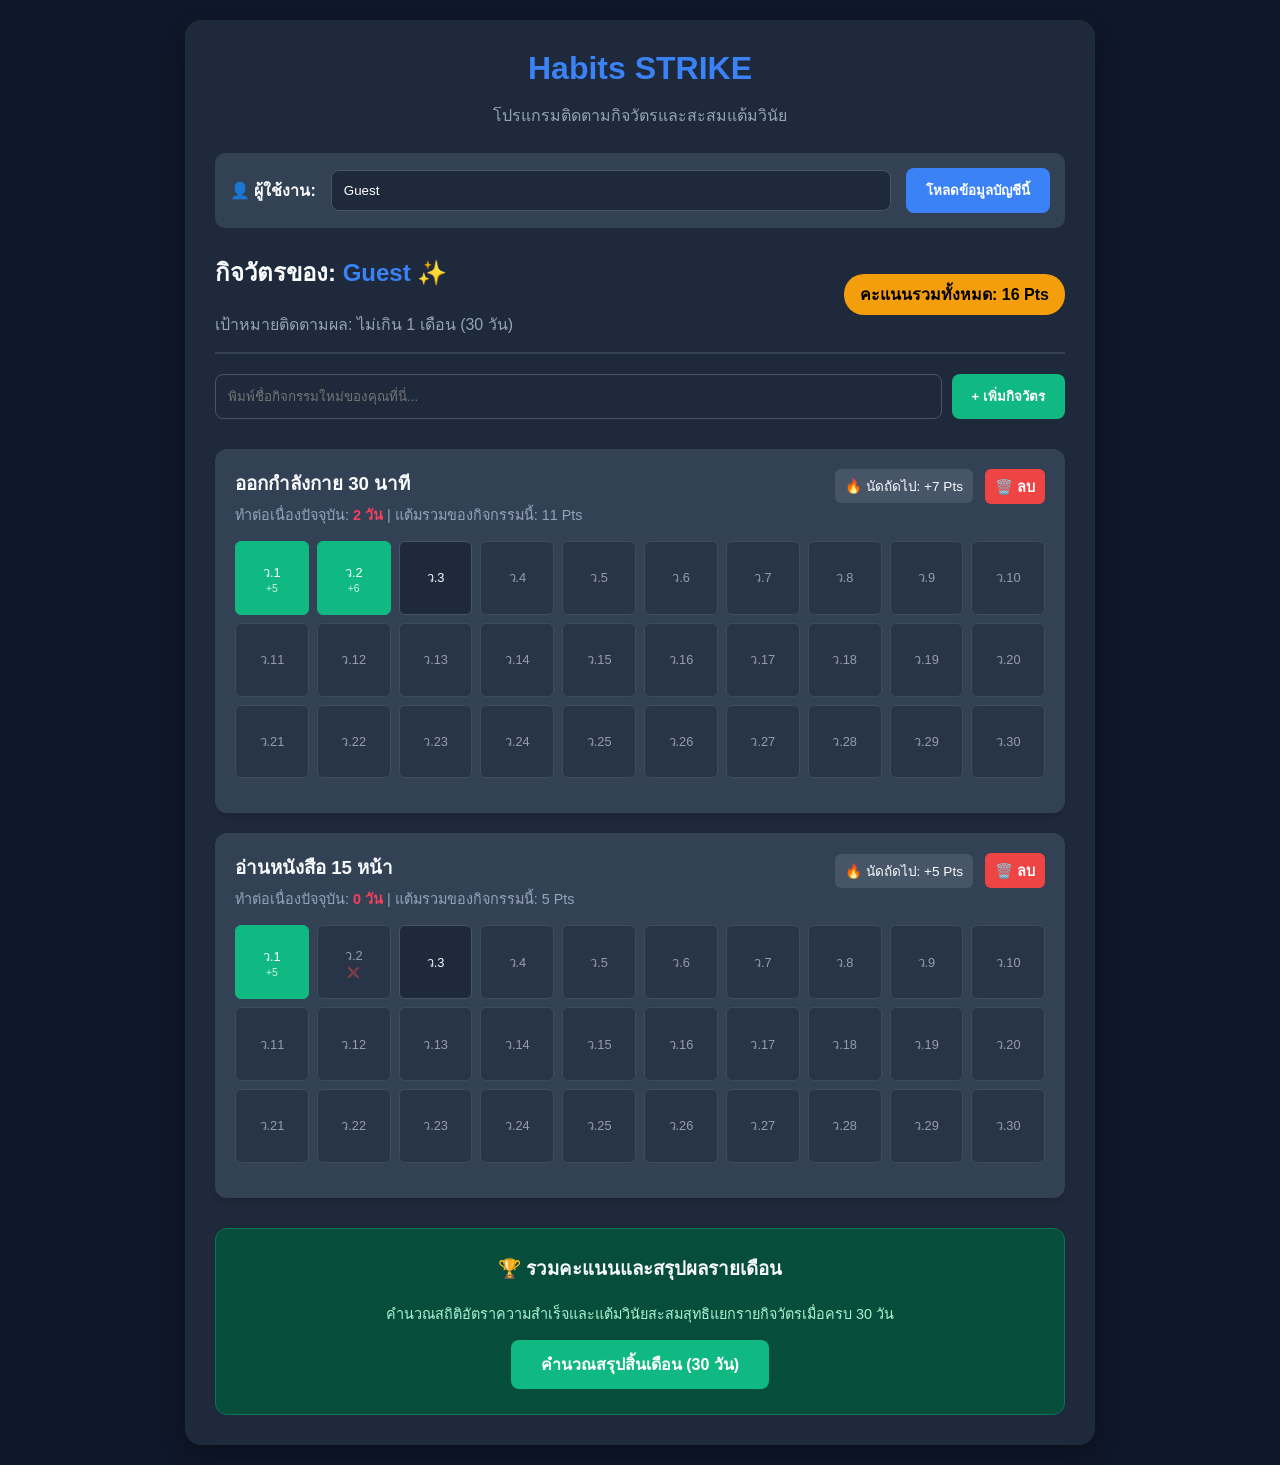
==== index.html @ 346444d1 "Add files via upload" ====
<!DOCTYPE html>
<html lang="th">
<head>
    <meta charset="UTF-8">
    <meta name="viewport" content="width=device-width, initial-scale=1.0">
    <title>Habits STRIKE - Track Your Routine</title>
    <style>
        :root {
            --bg-color: #0f172a;
            --card-bg: #1e293b;
            --primary: #3b82f6;
            --success: #10b981;
            --accent: #f59e0b;
            --text: #f8fafc;
            --text-muted: #94a3b8;
            --danger: #ef4444;
        }

        body {
            font-family: 'Segoe UI', Tahoma, Geneva, Verdana, sans-serif;
            background-color: var(--bg-color);
            color: var(--text);
            margin: 0;
            padding: 20px;
            display: flex;
            justify-content: center;
            align-items: center;
            min-height: 100vh;
        }

        .container {
            width: 100%;
            max-width: 850px;
            background: var(--card-bg);
            padding: 30px;
            border-radius: 16px;
            box-shadow: 0 10px 25px rgba(0,0,0,0.3);
        }

        h1, h2, h3, h4 {
            margin-top: 0;
        }

        .text-center { text-align: center; }

        /* User Profile Selector Section */
        .user-setup-section {
            display: flex;
            gap: 15px;
            align-items: center;
            background: #334155;
            padding: 15px;
            border-radius: 10px;
            margin-bottom: 25px;
        }

        .user-setup-section label {
            white-space: nowrap;
            font-weight: bold;
        }

        input[type="text"] {
            width: 100%;
            padding: 12px;
            border-radius: 8px;
            border: 1px solid #475569;
            background: #1e293b;
            color: white;
            box-sizing: border-box;
        }

        button {
            padding: 12px 20px;
            background: var(--primary);
            color: white;
            border: none;
            border-radius: 8px;
            font-weight: bold;
            cursor: pointer;
            transition: background 0.2s;
            white-space: nowrap;
        }

        button:hover {
            background: #2563eb;
        }

        .header-status {
            display: flex;
            justify-content: space-between;
            align-items: center;
            border-bottom: 2px solid #334155;
            padding-bottom: 15px;
            margin-bottom: 20px;
        }

        .total-points-badge {
            background: var(--accent);
            color: #000;
            padding: 8px 16px;
            border-radius: 20px;
            font-weight: bold;
        }

        .add-habit-form {
            display: flex;
            gap: 10px;
            margin-bottom: 30px;
        }

        .add-habit-form input {
            flex: 1;
        }

        /* Habit Item Card */
        .habit-card {
            background: #334155;
            border-radius: 12px;
            padding: 20px;
            margin-bottom: 20px;
            box-shadow: 0 4px 6px rgba(0,0,0,0.1);
        }

        .habit-header {
            display: flex;
            justify-content: space-between;
            align-items: flex-start;
            margin-bottom: 15px;
        }

        .habit-info h3 {
            margin: 0 0 5px 0;
            color: var(--text);
        }

        .streak-info {
            font-size: 0.9rem;
            color: var(--text-muted);
        }

        .streak-count {
            color: #f43f5e;
            font-weight: bold;
        }

        .habit-actions {
            display: flex;
            align-items: center;
            gap: 12px;
        }

        .point-multiplier {
            background: #475569;
            padding: 6px 10px;
            border-radius: 6px;
            font-size: 0.85rem;
            white-space: nowrap;
        }

        .delete-habit-btn {
            background: var(--danger);
            color: white;
            border: none;
            padding: 6px 10px;
            border-radius: 6px;
            cursor: pointer;
            font-size: 0.9rem;
            transition: background 0.2s;
        }

        .delete-habit-btn:hover {
            background: #dc2626;
        }

        /* 30 Days Grid */
        .days-grid {
            display: grid;
            grid-template-columns: repeat(10, 1fr);
            gap: 8px;
            margin-bottom: 15px;
        }

        @media (max-width: 600px) {
            .days-grid { grid-template-columns: repeat(5, 1fr); }
        }

        .day-box {
            aspect-ratio: 1;
            background: #1e293b;
            border: 1px solid #475569;
            border-radius: 6px;
            display: flex;
            flex-direction: column;
            justify-content: center;
            align-items: center;
            font-size: 0.8rem;
            cursor: pointer;
            transition: all 0.2s;
        }

        .day-box.completed {
            background: var(--success);
            border-color: var(--success);
            color: white;
        }

        .day-box.disabled {
            opacity: 0.5;
            cursor: not-allowed;
        }

        .day-box .pts {
            font-size: 0.65rem;
            opacity: 0.8;
        }

        /* Dashboard Summary Sections */
        .report-section {
            margin-top: 30px;
        }

        .summary-card {
            padding: 25px;
            border-radius: 12px;
            box-sizing: border-box;
        }

        .monthly-card {
            background: #064e3b;
            border: 1px solid #047857;
        }

        .report-list {
            margin-top: 20px;
            text-align: left;
            background: rgba(0,0,0,0.25);
            padding: 15px;
            border-radius: 8px;
            font-size: 0.95rem;
        }

        .report-item {
            display: flex;
            justify-content: space-between;
            padding: 8px 0;
            border-bottom: 1px solid rgba(255,255,255,0.05);
        }
        .report-item:last-child { border-bottom: none; }
    </style>
</head>
<body>

    <div class="container">
        <h1 class="text-center" style="color: var(--primary); margin-bottom: 5px;">Habits STRIKE</h1>
        <p class="text-center" style="color: var(--text-muted); margin-bottom: 25px;">โปรแกรมติดตามกิจวัตรและสะสมแต้มวินัย</p>

        <!-- ส่วนตั้งค่าระบุ Username -->
        <div class="user-setup-section">
            <label for="username">👤 ผู้ใช้งาน:</label>
            <input type="text" id="username" value="Guest" placeholder="พิมพ์ชื่อผู้ใช้งานของคุณ..." onchange="switchUser()">
            <button onclick="switchUser()">โหลดข้อมูลบัญชีนี้</button>
        </div>

        <!-- หน้าแสดงผลหลัก -->
        <div id="main-workspace">
            <div class="header-status">
                <div>
                    <h2>กิจวัตรของ: <span id="display-username" style="color: var(--primary);">Guest</span> ✨</h2>
                    <span style="color: var(--text-muted);">เป้าหมายติดตามผล: ไม่เกิน 1 เดือน (30 วัน)</span>
                </div>
                <div class="total-points-badge">
                    คะแนนรวมทั้งหมด: <span id="total-points">0</span> Pts
                </div>
            </div>

            <!-- ฟอร์มเพิ่ม Habit -->
            <div class="add-habit-form">
                <input type="text" id="habit-name-input" placeholder="พิมพ์ชื่อกิจกรรมใหม่ของคุณที่นี่...">
                <button onclick="addHabit()" style="background: var(--success);">+ เพิ่มกิจวัตร</button>
            </div>

            <!-- รายการ Habits จะแสดงตรงนี้ -->
            <div id="habits-container"></div>

            <!-- โซนระบบรวมคะแนนและรายงานผลรายเดือนเท่านั้น -->
            <div class="report-section">
                <div class="summary-card monthly-card text-center">
                    <h3>🏆 รวมคะแนนและสรุปผลรายเดือน</h3>
                    <p style="color: #a7f3d0; font-size:0.9rem; margin-bottom: 15px;">คำนวณสถิติอัตราความสำเร็จและแต้มวินัยสะสมสุทธิแยกรายกิจวัตรเมื่อครบ 30 วัน</p>
                    
                    <button onclick="calculateMonthlySummary()" style="background: var(--success); padding: 12px 30px; font-size: 1rem;">คำนวณสรุปสิ้นเดือน (30 วัน)</button>
                    <div id="monthly-result-container" class="report-list" style="display: none;"></div>
                </div>
            </div>

        </div>
    </div>

    <script>
        let currentUser = "guest";
        let habits = [];
        window.currentSystemDayIndex = 2; 

        window.onload = function() {
            switchUser();
        };

        function switchUser() {
            const usernameInput = document.getElementById('username').value.trim();
            if (usernameInput === "") {
                alert("กรุณากรอกชื่อผู้ใช้งาน");
                document.getElementById('username').value = "Guest";
                return;
            }
            currentUser = usernameInput.toLowerCase();
            document.getElementById('display-username').innerText = usernameInput;
            
            clearReportBoard();
            loadUserData();
            renderHabits();
        }

        function clearReportBoard() {
            document.getElementById('monthly-result-container').style.display = "none";
        }

        function saveUserData() {
            if (currentUser) {
                localStorage.setItem(`habits_strike_weekly_${currentUser}`, JSON.stringify(habits));
            }
        }

        function loadUserData() {
            const savedData = localStorage.getItem(`habits_strike_weekly_${currentUser}`);
            if (savedData) {
                habits = JSON.parse(savedData);
            } else {
                initSampleData();
            }
            updateTotalPoints();
        }

        function initSampleData() {
            habits = [
                {
                    id: 1,
                    name: "ออกกำลังกาย 30 นาที",
                    days: [true, true, null, null, null, null, null, null, null, null, null, null, null, null, null, null, null, null, null, null, null, null, null, null, null, null, null, null, null, null],
                    historyPoints: [5, 6, 0, 0, 0, 0, 0, 0, 0, 0, 0, 0, 0, 0, 0, 0, 0, 0, 0, 0, 0, 0, 0, 0, 0, 0, 0, 0, 0, 0],
                    currentStreak: 2, 
                    nextEarnPoint: 7
                },
                {
                    id: 2,
                    name: "อ่านหนังสือ 15 หน้า",
                    days: [true, false, null, null, null, null, null, null, null, null, null, null, null, null, null, null, null, null, null, null, null, null, null, null, null, null, null, null, null, null],
                    historyPoints: [5, 0, 0, 0, 0, 0, 0, 0, 0, 0, 0, 0, 0, 0, 0, 0, 0, 0, 0, 0, 0, 0, 0, 0, 0, 0, 0, 0, 0, 0],
                    currentStreak: 0,
                    nextEarnPoint: 5
                }
            ];
            saveUserData();
        }

        function addHabit() {
            const input = document.getElementById('habit-name-input');
            const name = input.value.trim();
            if(name === "") {
                alert("กรุณากรอกชื่อกิจวัตร");
                return;
            }

            const newHabit = {
                id: Date.now(),
                name: name,
                days: Array(30).fill(null),
                historyPoints: Array(30).fill(0),
                currentStreak: 0,
                nextEarnPoint: 5 
            };

            habits.push(newHabit);
            input.value = "";
            saveUserData();
            renderHabits();
            clearReportBoard();
        }

        function deleteHabit(habitId) {
            const habit = habits.find(h => h.id === habitId);
            if (!habit) return;

            if (confirm(`คุณแน่ใจหรือไม่ว่าต้องการลบกิจวัตร "${habit.name}" ออกจากระบบ?`)) {
                habits = habits.filter(h => h.id !== habitId);
                saveUserData();
                updateTotalPoints();
                renderHabits();
                clearReportBoard(); 
            }
        }

        function renderHabits() {
            const container = document.getElementById('habits-container');
            container.innerHTML = "";

            if(habits.length === 0) {
                container.innerHTML = `<p class="text-center" style="color:var(--text-muted); padding: 20px;">ยังไม่มีกิจวัตรในตอนนี้ เพิ่มกิจวัตรใหม่ได้ที่ด้านบนเลย!</p>`;
                return;
            }

            habits.forEach(habit => {
                const card = document.createElement('div');
                card.className = 'habit-card';
                const habitTotalPoints = habit.historyPoints.reduce((a, b) => a + b, 0);

                let headerHTML = `
                    <div class="habit-header">
                        <div class="habit-info">
                            <h3>${habit.name}</h3>
                            <div class="streak-info">ทำต่อเนื่องปัจจุบัน: <span class="streak-count">${habit.currentStreak} วัน</span> | แต้มรวมของกิจกรรมนี้: ${habitTotalPoints} Pts</div>
                        </div>
                        <div class="habit-actions">
                            <div class="point-multiplier">🔥 นัดถัดไป: +${habit.nextEarnPoint} Pts</div>
                            <button class="delete-habit-btn" onclick="deleteHabit(${habit.id})" title="ลบกิจวัตรนี้">🗑️ ลบ</button>
                        </div>
                    </div>
                `;

                let gridHTML = `<div class="days-grid">`;
                for (let i = 0; i < 30; i++) {
                    let dayStatus = habit.days[i];
                    let classList = "day-box";
                    let textInside = `ว.${i+1}`;
                    let clickAction = "";

                    if (dayStatus === true) {
                        classList += " completed";
                        textInside += `<div class="pts">+${habit.historyPoints[i]}</div>`;
                    } else if (dayStatus === false) {
                        classList += " disabled";
                        textInside += `<div class="pts" style="color:#ef4444;">❌</div>`;
                    }

                    if (i < window.currentSystemDayIndex && dayStatus === null) {
                        classList += " disabled"; 
                    } else if (i === window.currentSystemDayIndex && dayStatus === null) {
                        clickAction = `onclick="checkInHabit(${habit.id}, ${i})"`;
                    } else if (i > window.currentSystemDayIndex) {
                        classList += " disabled"; 
                    }

                    gridHTML += `<div class="${classList}" ${clickAction}>${textInside}</div>`;
                }
                gridHTML += `</div>`;

                card.innerHTML = headerHTML + gridHTML;
                container.appendChild(card);
            });
        }

        function checkInHabit(habitId, dayIndex) {
            const habit = habits.find(h => h.id === habitId);
            if (!habit) return;

            if (dayIndex > 0 && (habit.days[dayIndex - 1] === false || habit.days[dayIndex - 1] === null)) {
                habit.nextEarnPoint = 5;
                habit.currentStreak = 0;
            }

            habit.days[dayIndex] = true;
            habit.historyPoints[dayIndex] = habit.nextEarnPoint;
            habit.currentStreak += 1;

            let nextPoint = habit.nextEarnPoint + 1;
            if (nextPoint > 8) nextPoint = 8;
            habit.nextEarnPoint = nextPoint;

            saveUserData();
            updateTotalPoints();
            renderHabits();
        }

        function updateTotalPoints() {
            let grandTotal = 0;
            habits.forEach(habit => {
                grandTotal += habit.historyPoints.reduce((a, b) => a + b, 0);
            });
            document.getElementById('total-points').innerText = grandTotal;
            return grandTotal;
        }

        // ==========================================
        // ระบบ: คำนวณและสรุปผลคะแนนแยกรายเดือน (30 วัน)
        // ==========================================
        function calculateMonthlySummary() {
            const container = document.getElementById('monthly-result-container');
            container.style.display = "block";

            let htmlContent = `<div style="font-weight:bold; border-bottom: 1px solid var(--success); padding-bottom:5px; margin-bottom:12px; color:var(--accent); font-size:1.1rem;">📊 สรุปสถิติภาพรวมรายเดือน (30 วัน)</div>`;
            let grandTotalPoints = 0;

            if(habits.length === 0) {
                container.innerHTML = "ไม่มีข้อมูลกิจวัตรที่จะคำนวณ";
                return;
            }

            habits.forEach(habit => {
                let habitMonthlyPoints = habit.historyPoints.reduce((a, b) => a + b, 0);
                let habitMonthlySuccessCount = habit.days.filter(d => d === true).length;
                grandTotalPoints += habitMonthlyPoints;

                htmlContent += `
                    <div class="report-item">
                        <span>🔥 <b>${habit.name}</b></span>
                        <span>ทำสำเร็จ <b>${habitMonthlySuccessCount}/30</b> วัน | แต้มสะสมสุทธิ: <b>+${habitMonthlyPoints}</b> Pts</span>
                    </div>
                `;
            });

            htmlContent += `
                <div style="margin-top: 15px; font-weight: bold; text-align: right; color:#6ee7b7; font-size:1.05rem;">
                    แต้มรวมสุทธิทุกกิจกรรมประจำเดือนนี้: <span style="color:black; background:var(--accent); padding:4px 10px; border-radius:4px; margin-left:5px;">${grandTotalPoints} Points</span>
                </div>
            `;
            container.innerHTML = htmlContent;
        }
    </script>
</body>
</html>
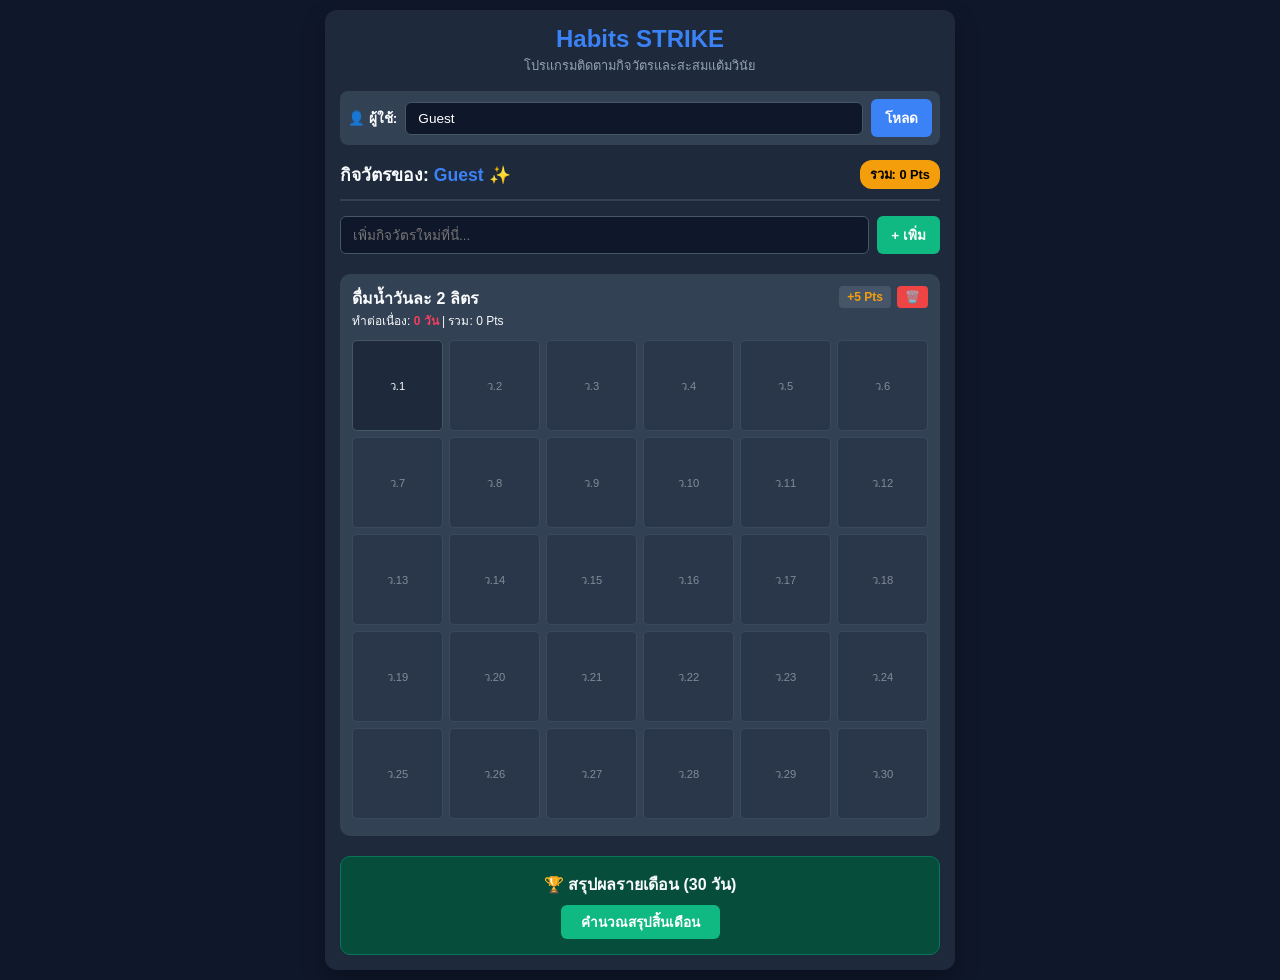
==== commit 93acbd00: "Add files via upload" ====
--- a/index.html
+++ b/index.html
@@ -3,17 +3,22 @@
 <head>
     <meta charset="UTF-8">
     <meta name="viewport" content="width=device-width, initial-scale=1.0">
-    <title>Habits STRIKE - Track Your Routine</title>
+    <title>Habits STRIKE - Mobile Compact</title>
     <style>
+        /* ==========================================================================
+           CSS: COMPACT MOBILE-FIRST STYLES
+           ========================================================================== */
         :root {
-            --bg-color: #0f172a;
-            --card-bg: #1e293b;
-            --primary: #3b82f6;
-            --success: #10b981;
-            --accent: #f59e0b;
-            --text: #f8fafc;
-            --text-muted: #94a3b8;
-            --danger: #ef4444;
+            --bg-color: #0f172a;        
+            --card-bg: #1e293b;         
+            --card-sub-bg: #334155;     
+            --primary: #3b82f6;         
+            --success: #10b981;         
+            --success-dark: #064e3b;    
+            --accent: #f59e0b;          
+            --danger: #ef4444;          
+            --text: #f8fafc;            
+            --text-muted: #94a3b8;      
         }
 
         body {
@@ -21,7 +26,7 @@
             background-color: var(--bg-color);
             color: var(--text);
             margin: 0;
-            padding: 20px;
+            padding: 10px; 
             display: flex;
             justify-content: center;
             align-items: center;
@@ -30,28 +35,29 @@
 
         .container {
             width: 100%;
-            max-width: 850px;
+            max-width: 600px; 
             background: var(--card-bg);
-            padding: 30px;
-            border-radius: 16px;
-            box-shadow: 0 10px 25px rgba(0,0,0,0.3);
-        }
-
-        h1, h2, h3, h4 {
-            margin-top: 0;
-        }
+            padding: 15px; 
+            border-radius: 12px;
+            box-shadow: 0 10px 25px rgba(0, 0, 0, 0.3);
+        }
+
+        h1 { font-size: 1.5rem; margin: 0 0 2px 0; }
+        h2 { font-size: 1.1rem; margin: 0; }
+        h3 { font-size: 1rem; margin: 0; }
+        p { font-size: 0.8rem; margin: 0 0 15px 0; }
 
         .text-center { text-align: center; }
 
-        /* User Profile Selector Section */
         .user-setup-section {
             display: flex;
-            gap: 15px;
+            gap: 8px;
             align-items: center;
-            background: #334155;
-            padding: 15px;
-            border-radius: 10px;
-            margin-bottom: 25px;
+            background: var(--card-sub-bg);
+            padding: 8px;
+            border-radius: 8px;
+            margin-bottom: 15px;
+            font-size: 0.85rem;
         }
 
         .user-setup-section label {
@@ -61,277 +67,285 @@
 
         input[type="text"] {
             width: 100%;
-            padding: 12px;
-            border-radius: 8px;
+            padding: 8px 12px; 
+            border-radius: 6px;
             border: 1px solid #475569;
-            background: #1e293b;
+            background: var(--bg-color);
             color: white;
             box-sizing: border-box;
+            font-size: 0.85rem; 
+        }
+
+        input[type="text"]:focus {
+            outline: 2px solid var(--primary);
         }
 
         button {
-            padding: 12px 20px;
+            padding: 8px 14px; 
             background: var(--primary);
             color: white;
             border: none;
-            border-radius: 8px;
+            border-radius: 6px;
             font-weight: bold;
+            font-size: 0.85rem; 
             cursor: pointer;
-            transition: background 0.2s;
+            transition: background 0.2s, transform 0.1s;
             white-space: nowrap;
         }
 
-        button:hover {
-            background: #2563eb;
-        }
+        button:hover { background: #2563eb; }
+        button:active { transform: scale(0.98); }
 
         .header-status {
             display: flex;
             justify-content: space-between;
             align-items: center;
-            border-bottom: 2px solid #334155;
-            padding-bottom: 15px;
-            margin-bottom: 20px;
+            border-bottom: 2px solid var(--card-sub-bg);
+            padding-bottom: 10px;
+            margin-bottom: 15px;
+            gap: 10px;
         }
 
         .total-points-badge {
             background: var(--accent);
             color: #000;
-            padding: 8px 16px;
-            border-radius: 20px;
+            padding: 4px 10px; 
+            border-radius: 12px;
             font-weight: bold;
+            font-size: 0.8rem;
+            white-space: nowrap;
         }
 
         .add-habit-form {
             display: flex;
-            gap: 10px;
-            margin-bottom: 30px;
+            gap: 8px;
+            margin-bottom: 20px;
         }
 
         .add-habit-form input {
             flex: 1;
         }
 
-        /* Habit Item Card */
         .habit-card {
-            background: #334155;
-            border-radius: 12px;
-            padding: 20px;
-            margin-bottom: 20px;
-            box-shadow: 0 4px 6px rgba(0,0,0,0.1);
+            background: var(--card-sub-bg);
+            border-radius: 10px;
+            padding: 12px; 
+            margin-bottom: 15px;
         }
 
         .habit-header {
             display: flex;
             justify-content: space-between;
             align-items: flex-start;
-            margin-bottom: 15px;
-        }
-
-        .habit-info h3 {
-            margin: 0 0 5px 0;
-            color: var(--text);
+            margin-bottom: 10px;
         }
 
         .streak-info {
-            font-size: 0.9rem;
-            color: var(--text-muted);
+            font-size: 0.75rem; 
         }
 
         .streak-count {
-            color: #f43f5e;
+            color: #f43f5e; 
             font-weight: bold;
         }
 
         .habit-actions {
             display: flex;
             align-items: center;
-            gap: 12px;
+            gap: 6px;
         }
 
         .point-multiplier {
             background: #475569;
-            padding: 6px 10px;
-            border-radius: 6px;
-            font-size: 0.85rem;
-            white-space: nowrap;
+            padding: 4px 8px;
+            border-radius: 4px;
+            font-size: 0.75rem;
+            color: var(--accent);
+            font-weight: bold;
         }
 
         .delete-habit-btn {
             background: var(--danger);
             color: white;
             border: none;
-            padding: 6px 10px;
-            border-radius: 6px;
+            padding: 4px 8px; 
+            border-radius: 4px;
+            font-size: 0.75rem;
             cursor: pointer;
-            font-size: 0.9rem;
-            transition: background 0.2s;
-        }
-
-        .delete-habit-btn:hover {
-            background: #dc2626;
-        }
-
-        /* 30 Days Grid */
+        }
+
+        .delete-habit-btn:hover { background: #dc2626; }
+
         .days-grid {
             display: grid;
-            grid-template-columns: repeat(10, 1fr);
-            gap: 8px;
-            margin-bottom: 15px;
-        }
-
-        @media (max-width: 600px) {
-            .days-grid { grid-template-columns: repeat(5, 1fr); }
+            grid-template-columns: repeat(6, 1fr); 
+            gap: 6px;
+            margin-bottom: 5px;
         }
 
         .day-box {
             aspect-ratio: 1;
-            background: #1e293b;
+            background: var(--card-bg);
             border: 1px solid #475569;
-            border-radius: 6px;
+            border-radius: 5px;
             display: flex;
             flex-direction: column;
             justify-content: center;
             align-items: center;
-            font-size: 0.8rem;
+            font-size: 0.7rem; 
             cursor: pointer;
-            transition: all 0.2s;
+            transition: all 0.2s ease;
+            user-select: none;
+        }
+
+        .day-box:hover:not(.disabled):not(.completed) {
+            border-color: var(--primary);
+            background: rgba(59, 130, 246, 0.1);
         }
 
         .day-box.completed {
             background: var(--success);
             border-color: var(--success);
             color: white;
+            cursor: default;
         }
 
         .day-box.disabled {
-            opacity: 0.5;
+            opacity: 0.4;
             cursor: not-allowed;
         }
 
         .day-box .pts {
-            font-size: 0.65rem;
-            opacity: 0.8;
-        }
-
-        /* Dashboard Summary Sections */
+            font-size: 0.55rem; 
+            margin-top: 2px;
+            font-weight: bold;
+        }
+
         .report-section {
-            margin-top: 30px;
+            margin-top: 20px;
         }
 
         .summary-card {
-            padding: 25px;
-            border-radius: 12px;
-            box-sizing: border-box;
+            padding: 15px;
+            border-radius: 10px;
         }
 
         .monthly-card {
-            background: #064e3b;
+            background: var(--success-dark);
             border: 1px solid #047857;
         }
 
         .report-list {
-            margin-top: 20px;
+            margin-top: 12px;
             text-align: left;
-            background: rgba(0,0,0,0.25);
-            padding: 15px;
-            border-radius: 8px;
-            font-size: 0.95rem;
+            background: rgba(0, 0, 0, 0.25);
+            padding: 10px;
+            border-radius: 6px;
+            font-size: 0.8rem; 
         }
 
         .report-item {
             display: flex;
             justify-content: space-between;
             padding: 8px 0;
-            border-bottom: 1px solid rgba(255,255,255,0.05);
-        }
+            border-bottom: 1px solid rgba(255, 255, 255, 0.05);
+        }
+
         .report-item:last-child { border-bottom: none; }
+
+        /* RESPONSIVE MEDIA QUERIES */
+        @media (max-width: 480px) {
+            .days-grid { 
+                grid-template-columns: repeat(5, 1fr); 
+                gap: 4px;
+            }
+            .user-setup-section, .add-habit-form, .header-status, .habit-header {
+                flex-direction: column;
+                align-items: stretch;
+                gap: 6px;
+            }
+            .habit-actions {
+                width: 100%;
+                justify-content: space-between;
+            }
+        }
     </style>
 </head>
 <body>
 
     <div class="container">
-        <h1 class="text-center" style="color: var(--primary); margin-bottom: 5px;">Habits STRIKE</h1>
-        <p class="text-center" style="color: var(--text-muted); margin-bottom: 25px;">โปรแกรมติดตามกิจวัตรและสะสมแต้มวินัย</p>
-
-        <!-- ส่วนตั้งค่าระบุ Username -->
+        <h1 class="text-center" style="color: var(--primary);">Habits STRIKE</h1>
+        <p class="text-center" style="color: var(--text-muted);">โปรแกรมติดตามกิจวัตรและสะสมแต้มวินัย</p>
+
         <div class="user-setup-section">
-            <label for="username">👤 ผู้ใช้งาน:</label>
-            <input type="text" id="username" value="Guest" placeholder="พิมพ์ชื่อผู้ใช้งานของคุณ..." onchange="switchUser()">
-            <button onclick="switchUser()">โหลดข้อมูลบัญชีนี้</button>
+            <label for="username">👤 ผู้ใช้:</label>
+            <input type="text" id="username" value="Guest" placeholder="พิมพ์ชื่อของคุณ...">
+            <button onclick="triggerSwitchUser()">โหลด</button>
         </div>
 
-        <!-- หน้าแสดงผลหลัก -->
         <div id="main-workspace">
             <div class="header-status">
                 <div>
                     <h2>กิจวัตรของ: <span id="display-username" style="color: var(--primary);">Guest</span> ✨</h2>
-                    <span style="color: var(--text-muted);">เป้าหมายติดตามผล: ไม่เกิน 1 เดือน (30 วัน)</span>
                 </div>
                 <div class="total-points-badge">
-                    คะแนนรวมทั้งหมด: <span id="total-points">0</span> Pts
+                    รวม: <span id="total-points">0</span> Pts
                 </div>
             </div>
 
-            <!-- ฟอร์มเพิ่ม Habit -->
             <div class="add-habit-form">
-                <input type="text" id="habit-name-input" placeholder="พิมพ์ชื่อกิจกรรมใหม่ของคุณที่นี่...">
-                <button onclick="addHabit()" style="background: var(--success);">+ เพิ่มกิจวัตร</button>
+                <input type="text" id="habit-name-input" placeholder="เพิ่มกิจวัตรใหม่ที่นี่...">
+                <button onclick="triggerAddHabit()" style="background: var(--success);">+ เพิ่ม</button>
             </div>
 
-            <!-- รายการ Habits จะแสดงตรงนี้ -->
             <div id="habits-container"></div>
 
-            <!-- โซนระบบรวมคะแนนและรายงานผลรายเดือนเท่านั้น -->
             <div class="report-section">
                 <div class="summary-card monthly-card text-center">
-                    <h3>🏆 รวมคะแนนและสรุปผลรายเดือน</h3>
-                    <p style="color: #a7f3d0; font-size:0.9rem; margin-bottom: 15px;">คำนวณสถิติอัตราความสำเร็จและแต้มวินัยสะสมสุทธิแยกรายกิจวัตรเมื่อครบ 30 วัน</p>
-                    
-                    <button onclick="calculateMonthlySummary()" style="background: var(--success); padding: 12px 30px; font-size: 1rem;">คำนวณสรุปสิ้นเดือน (30 วัน)</button>
+                    <h3>🏆 สรุปผลรายเดือน (30 วัน)</h3>
+                    <button onclick="triggerMonthlySummary()" style="background: var(--success); margin-top: 8px; padding: 6px 20px;">คำนวณสรุปสิ้นเดือน</button>
                     <div id="monthly-result-container" class="report-list" style="display: none;"></div>
                 </div>
             </div>
-
         </div>
     </div>
 
     <script>
         let currentUser = "guest";
         let habits = [];
-        window.currentSystemDayIndex = 2; 
+        
+        // บังคับระบบเริ่มต้นระบบที่ "วันที่ 1" (index 0) ตามคำขอ
+        window.currentSystemDayIndex = 0; 
 
         window.onload = function() {
-            switchUser();
+            initApp();
         };
 
-        function switchUser() {
+        function initApp() {
             const usernameInput = document.getElementById('username').value.trim();
-            if (usernameInput === "") {
-                alert("กรุณากรอกชื่อผู้ใช้งาน");
-                document.getElementById('username').value = "Guest";
-                return;
-            }
-            currentUser = usernameInput.toLowerCase();
-            document.getElementById('display-username').innerText = usernameInput;
-            
+            currentUser = usernameInput !== "" ? usernameInput.toLowerCase() : "guest";
+            document.getElementById('display-username').innerText = usernameInput !== "" ? usernameInput : "Guest";
             clearReportBoard();
             loadUserData();
             renderHabits();
         }
 
+        function triggerSwitchUser() {
+            initApp();
+        }
+
         function clearReportBoard() {
             document.getElementById('monthly-result-container').style.display = "none";
         }
 
         function saveUserData() {
             if (currentUser) {
-                localStorage.setItem(`habits_strike_weekly_${currentUser}`, JSON.stringify(habits));
+                localStorage.setItem(`habits_strike_compact_${currentUser}`, JSON.stringify(habits));
             }
         }
 
         function loadUserData() {
-            const savedData = localStorage.getItem(`habits_strike_weekly_${currentUser}`);
+            const savedData = localStorage.getItem(`habits_strike_compact_${currentUser}`);
             if (savedData) {
                 habits = JSON.parse(savedData);
             } else {
@@ -341,34 +355,24 @@
         }
 
         function initSampleData() {
+            // สร้าง Data เริ่มต้นแบบคลีนๆ ที่ยังไม่ได้กดเช็กอินสักวัน
             habits = [
                 {
                     id: 1,
-                    name: "ออกกำลังกาย 30 นาที",
-                    days: [true, true, null, null, null, null, null, null, null, null, null, null, null, null, null, null, null, null, null, null, null, null, null, null, null, null, null, null, null, null],
-                    historyPoints: [5, 6, 0, 0, 0, 0, 0, 0, 0, 0, 0, 0, 0, 0, 0, 0, 0, 0, 0, 0, 0, 0, 0, 0, 0, 0, 0, 0, 0, 0],
-                    currentStreak: 2, 
-                    nextEarnPoint: 7
-                },
-                {
-                    id: 2,
-                    name: "อ่านหนังสือ 15 หน้า",
-                    days: [true, false, null, null, null, null, null, null, null, null, null, null, null, null, null, null, null, null, null, null, null, null, null, null, null, null, null, null, null, null],
-                    historyPoints: [5, 0, 0, 0, 0, 0, 0, 0, 0, 0, 0, 0, 0, 0, 0, 0, 0, 0, 0, 0, 0, 0, 0, 0, 0, 0, 0, 0, 0, 0],
-                    currentStreak: 0,
+                    name: "ดื่มน้ำวันละ 2 ลิตร",
+                    days: Array(30).fill(null),
+                    historyPoints: Array(30).fill(0),
+                    currentStreak: 0, 
                     nextEarnPoint: 5
                 }
             ];
             saveUserData();
         }
 
-        function addHabit() {
+        function triggerAddHabit() {
             const input = document.getElementById('habit-name-input');
             const name = input.value.trim();
-            if(name === "") {
-                alert("กรุณากรอกชื่อกิจวัตร");
-                return;
-            }
+            if(name === "") return;
 
             const newHabit = {
                 id: Date.now(),
@@ -382,15 +386,13 @@
             habits.push(newHabit);
             input.value = "";
             saveUserData();
+            updateTotalPoints();
             renderHabits();
             clearReportBoard();
         }
 
-        function deleteHabit(habitId) {
-            const habit = habits.find(h => h.id === habitId);
-            if (!habit) return;
-
-            if (confirm(`คุณแน่ใจหรือไม่ว่าต้องการลบกิจวัตร "${habit.name}" ออกจากระบบ?`)) {
+        function triggerDeleteHabit(habitId) {
+            if (confirm(`คุณแน่ใจหรือไม่ว่าต้องการลบกิจวัตรนี้?`)) {
                 habits = habits.filter(h => h.id !== habitId);
                 saveUserData();
                 updateTotalPoints();
@@ -404,7 +406,7 @@
             container.innerHTML = "";
 
             if(habits.length === 0) {
-                container.innerHTML = `<p class="text-center" style="color:var(--text-muted); padding: 20px;">ยังไม่มีกิจวัตรในตอนนี้ เพิ่มกิจวัตรใหม่ได้ที่ด้านบนเลย!</p>`;
+                container.innerHTML = `<p class="text-center" style="color:var(--text-muted); padding: 10px; font-size:0.8rem;">ยังไม่มีกิจวัตรในตอนนี้</p>`;
                 return;
             }
 
@@ -415,13 +417,13 @@
 
                 let headerHTML = `
                     <div class="habit-header">
-                        <div class="habit-info">
+                        <div>
                             <h3>${habit.name}</h3>
-                            <div class="streak-info">ทำต่อเนื่องปัจจุบัน: <span class="streak-count">${habit.currentStreak} วัน</span> | แต้มรวมของกิจกรรมนี้: ${habitTotalPoints} Pts</div>
+                            <div class="streak-info">ทำต่อเนื่อง: <span class="streak-count">${habit.currentStreak} วัน</span> | รวม: ${habitTotalPoints} Pts</div>
                         </div>
                         <div class="habit-actions">
-                            <div class="point-multiplier">🔥 นัดถัดไป: +${habit.nextEarnPoint} Pts</div>
-                            <button class="delete-habit-btn" onclick="deleteHabit(${habit.id})" title="ลบกิจวัตรนี้">🗑️ ลบ</button>
+                            <div class="point-multiplier">+${habit.nextEarnPoint} Pts</div>
+                            <button class="delete-habit-btn" onclick="triggerDeleteHabit(${habit.id})">🗑️</button>
                         </div>
                     </div>
                 `;
@@ -438,13 +440,14 @@
                         textInside += `<div class="pts">+${habit.historyPoints[i]}</div>`;
                     } else if (dayStatus === false) {
                         classList += " disabled";
-                        textInside += `<div class="pts" style="color:#ef4444;">❌</div>`;
+                        textInside += `<div class="pts" style="color:var(--danger);">❌</div>`;
                     }
 
+                    // เงื่อนไขล็อกตามวันปัจจุบัน (เนื่องจากเริ่มต้นวันที่ 1 หรือ Index 0 ช่องอื่นๆ จึงจะถูกล็อกอัตโนมัติ)
                     if (i < window.currentSystemDayIndex && dayStatus === null) {
                         classList += " disabled"; 
                     } else if (i === window.currentSystemDayIndex && dayStatus === null) {
-                        clickAction = `onclick="checkInHabit(${habit.id}, ${i})"`;
+                        clickAction = `onclick="triggerCheckIn(${habit.id}, ${i})"`;
                     } else if (i > window.currentSystemDayIndex) {
                         classList += " disabled"; 
                     }
@@ -458,7 +461,7 @@
             });
         }
 
-        function checkInHabit(habitId, dayIndex) {
+        function triggerCheckIn(habitId, dayIndex) {
             const habit = habits.find(h => h.id === habitId);
             if (!habit) return;
 
@@ -483,43 +486,40 @@
         function updateTotalPoints() {
             let grandTotal = 0;
             habits.forEach(habit => {
-                grandTotal += habit.historyPoints.reduce((a, b) => a + b, 0);
+                grandTotal += habit.historyPoints.reduce((sum, current) => sum + current, 0);
             });
             document.getElementById('total-points').innerText = grandTotal;
             return grandTotal;
         }
 
-        // ==========================================
-        // ระบบ: คำนวณและสรุปผลคะแนนแยกรายเดือน (30 วัน)
-        // ==========================================
-        function calculateMonthlySummary() {
+        function triggerMonthlySummary() {
             const container = document.getElementById('monthly-result-container');
             container.style.display = "block";
 
-            let htmlContent = `<div style="font-weight:bold; border-bottom: 1px solid var(--success); padding-bottom:5px; margin-bottom:12px; color:var(--accent); font-size:1.1rem;">📊 สรุปสถิติภาพรวมรายเดือน (30 วัน)</div>`;
-            let grandTotalPoints = 0;
+            let htmlContent = `<div style="font-weight:bold; border-bottom: 1px solid var(--success); padding-bottom:4px; margin-bottom:8px; color:var(--accent);">📊 สรุปผลรายเดือน (30 วัน)</div>`;
+            let grandTotalPoints = updateTotalPoints();
 
             if(habits.length === 0) {
-                container.innerHTML = "ไม่มีข้อมูลกิจวัตรที่จะคำนวณ";
+                container.innerHTML = "ไม่มีข้อมูลกิจวัตร";
                 return;
             }
 
             habits.forEach(habit => {
-                let habitMonthlyPoints = habit.historyPoints.reduce((a, b) => a + b, 0);
+                let habitMonthlyPoints = habit.historyPoints.reduce((sum, score) => sum + score, 0);
                 let habitMonthlySuccessCount = habit.days.filter(d => d === true).length;
-                grandTotalPoints += habitMonthlyPoints;
 
                 htmlContent += `
                     <div class="report-item">
-                        <span>🔥 <b>${habit.name}</b></span>
-                        <span>ทำสำเร็จ <b>${habitMonthlySuccessCount}/30</b> วัน | แต้มสะสมสุทธิ: <b>+${habitMonthlyPoints}</b> Pts</span>
+                        <span><b>${habit.name}</b></span>
+                        <span>สำเร็จ <b>${habitMonthlySuccessCount}/30</b> วัน | <b>+${habitMonthlyPoints}</b> Pts</span>
                     </div>
                 `;
             });
 
+            const currentDisplayUser = document.getElementById('username').value.trim() || "Guest";
             htmlContent += `
-                <div style="margin-top: 15px; font-weight: bold; text-align: right; color:#6ee7b7; font-size:1.05rem;">
-                    แต้มรวมสุทธิทุกกิจกรรมประจำเดือนนี้: <span style="color:black; background:var(--accent); padding:4px 10px; border-radius:4px; margin-left:5px;">${grandTotalPoints} Points</span>
+                <div style="margin-top: 10px; font-weight: bold; text-align: right; color:#6ee7b7; font-size:0.85rem;">
+                    แต้มสุทธิของ ${currentDisplayUser}: <span style="color:black; background:var(--accent); padding:2px 6px; border-radius:4px;">${grandTotalPoints} Points</span>
                 </div>
             `;
             container.innerHTML = htmlContent;
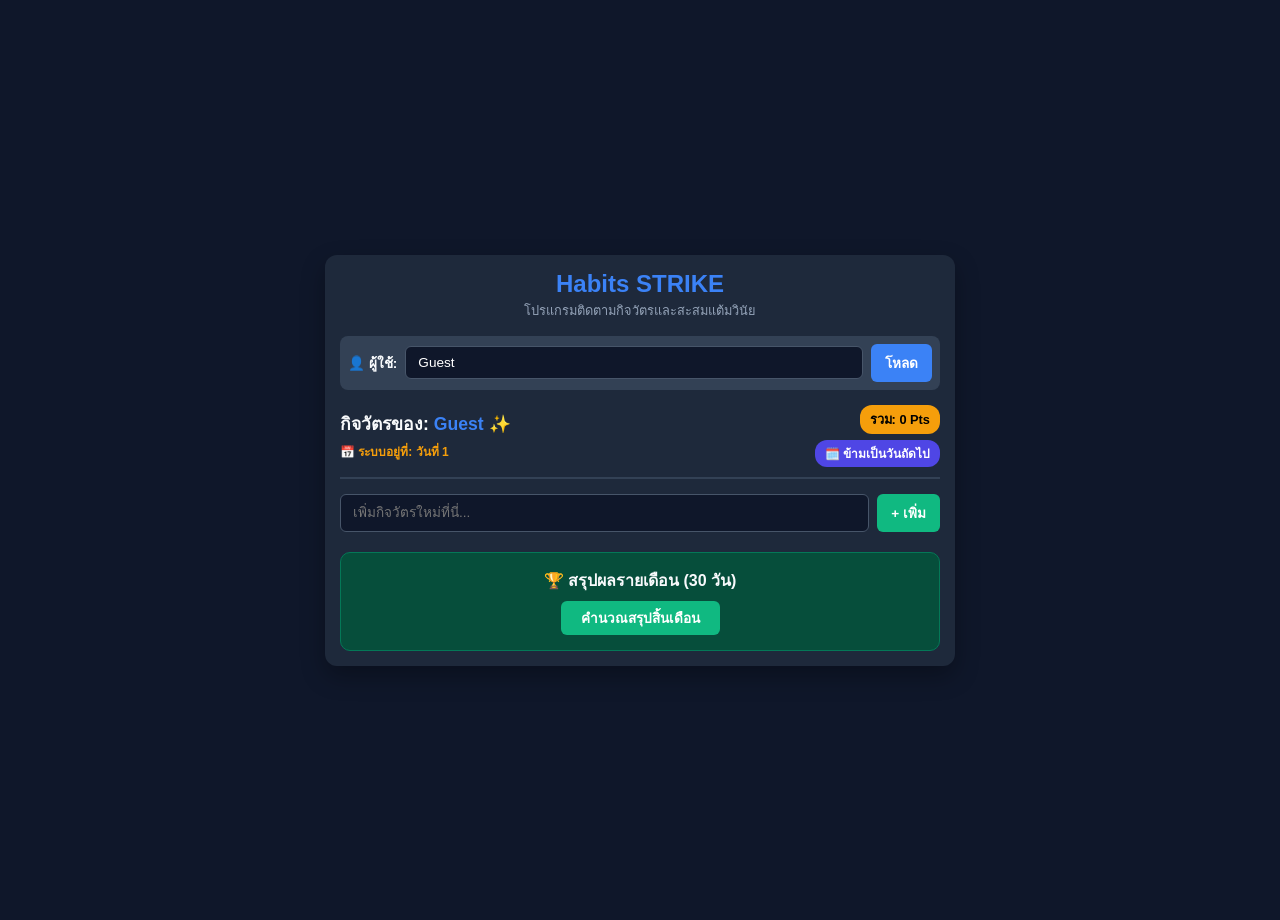
==== commit 11ebbfce: "Add files via upload" ====
--- a/index.html
+++ b/index.html
@@ -4,272 +4,7 @@
     <meta charset="UTF-8">
     <meta name="viewport" content="width=device-width, initial-scale=1.0">
     <title>Habits STRIKE - Mobile Compact</title>
-    <style>
-        /* ==========================================================================
-           CSS: COMPACT MOBILE-FIRST STYLES
-           ========================================================================== */
-        :root {
-            --bg-color: #0f172a;        
-            --card-bg: #1e293b;         
-            --card-sub-bg: #334155;     
-            --primary: #3b82f6;         
-            --success: #10b981;         
-            --success-dark: #064e3b;    
-            --accent: #f59e0b;          
-            --danger: #ef4444;          
-            --text: #f8fafc;            
-            --text-muted: #94a3b8;      
-        }
-
-        body {
-            font-family: 'Segoe UI', Tahoma, Geneva, Verdana, sans-serif;
-            background-color: var(--bg-color);
-            color: var(--text);
-            margin: 0;
-            padding: 10px; 
-            display: flex;
-            justify-content: center;
-            align-items: center;
-            min-height: 100vh;
-        }
-
-        .container {
-            width: 100%;
-            max-width: 600px; 
-            background: var(--card-bg);
-            padding: 15px; 
-            border-radius: 12px;
-            box-shadow: 0 10px 25px rgba(0, 0, 0, 0.3);
-        }
-
-        h1 { font-size: 1.5rem; margin: 0 0 2px 0; }
-        h2 { font-size: 1.1rem; margin: 0; }
-        h3 { font-size: 1rem; margin: 0; }
-        p { font-size: 0.8rem; margin: 0 0 15px 0; }
-
-        .text-center { text-align: center; }
-
-        .user-setup-section {
-            display: flex;
-            gap: 8px;
-            align-items: center;
-            background: var(--card-sub-bg);
-            padding: 8px;
-            border-radius: 8px;
-            margin-bottom: 15px;
-            font-size: 0.85rem;
-        }
-
-        .user-setup-section label {
-            white-space: nowrap;
-            font-weight: bold;
-        }
-
-        input[type="text"] {
-            width: 100%;
-            padding: 8px 12px; 
-            border-radius: 6px;
-            border: 1px solid #475569;
-            background: var(--bg-color);
-            color: white;
-            box-sizing: border-box;
-            font-size: 0.85rem; 
-        }
-
-        input[type="text"]:focus {
-            outline: 2px solid var(--primary);
-        }
-
-        button {
-            padding: 8px 14px; 
-            background: var(--primary);
-            color: white;
-            border: none;
-            border-radius: 6px;
-            font-weight: bold;
-            font-size: 0.85rem; 
-            cursor: pointer;
-            transition: background 0.2s, transform 0.1s;
-            white-space: nowrap;
-        }
-
-        button:hover { background: #2563eb; }
-        button:active { transform: scale(0.98); }
-
-        .header-status {
-            display: flex;
-            justify-content: space-between;
-            align-items: center;
-            border-bottom: 2px solid var(--card-sub-bg);
-            padding-bottom: 10px;
-            margin-bottom: 15px;
-            gap: 10px;
-        }
-
-        .total-points-badge {
-            background: var(--accent);
-            color: #000;
-            padding: 4px 10px; 
-            border-radius: 12px;
-            font-weight: bold;
-            font-size: 0.8rem;
-            white-space: nowrap;
-        }
-
-        .add-habit-form {
-            display: flex;
-            gap: 8px;
-            margin-bottom: 20px;
-        }
-
-        .add-habit-form input {
-            flex: 1;
-        }
-
-        .habit-card {
-            background: var(--card-sub-bg);
-            border-radius: 10px;
-            padding: 12px; 
-            margin-bottom: 15px;
-        }
-
-        .habit-header {
-            display: flex;
-            justify-content: space-between;
-            align-items: flex-start;
-            margin-bottom: 10px;
-        }
-
-        .streak-info {
-            font-size: 0.75rem; 
-        }
-
-        .streak-count {
-            color: #f43f5e; 
-            font-weight: bold;
-        }
-
-        .habit-actions {
-            display: flex;
-            align-items: center;
-            gap: 6px;
-        }
-
-        .point-multiplier {
-            background: #475569;
-            padding: 4px 8px;
-            border-radius: 4px;
-            font-size: 0.75rem;
-            color: var(--accent);
-            font-weight: bold;
-        }
-
-        .delete-habit-btn {
-            background: var(--danger);
-            color: white;
-            border: none;
-            padding: 4px 8px; 
-            border-radius: 4px;
-            font-size: 0.75rem;
-            cursor: pointer;
-        }
-
-        .delete-habit-btn:hover { background: #dc2626; }
-
-        .days-grid {
-            display: grid;
-            grid-template-columns: repeat(6, 1fr); 
-            gap: 6px;
-            margin-bottom: 5px;
-        }
-
-        .day-box {
-            aspect-ratio: 1;
-            background: var(--card-bg);
-            border: 1px solid #475569;
-            border-radius: 5px;
-            display: flex;
-            flex-direction: column;
-            justify-content: center;
-            align-items: center;
-            font-size: 0.7rem; 
-            cursor: pointer;
-            transition: all 0.2s ease;
-            user-select: none;
-        }
-
-        .day-box:hover:not(.disabled):not(.completed) {
-            border-color: var(--primary);
-            background: rgba(59, 130, 246, 0.1);
-        }
-
-        .day-box.completed {
-            background: var(--success);
-            border-color: var(--success);
-            color: white;
-            cursor: default;
-        }
-
-        .day-box.disabled {
-            opacity: 0.4;
-            cursor: not-allowed;
-        }
-
-        .day-box .pts {
-            font-size: 0.55rem; 
-            margin-top: 2px;
-            font-weight: bold;
-        }
-
-        .report-section {
-            margin-top: 20px;
-        }
-
-        .summary-card {
-            padding: 15px;
-            border-radius: 10px;
-        }
-
-        .monthly-card {
-            background: var(--success-dark);
-            border: 1px solid #047857;
-        }
-
-        .report-list {
-            margin-top: 12px;
-            text-align: left;
-            background: rgba(0, 0, 0, 0.25);
-            padding: 10px;
-            border-radius: 6px;
-            font-size: 0.8rem; 
-        }
-
-        .report-item {
-            display: flex;
-            justify-content: space-between;
-            padding: 8px 0;
-            border-bottom: 1px solid rgba(255, 255, 255, 0.05);
-        }
-
-        .report-item:last-child { border-bottom: none; }
-
-        /* RESPONSIVE MEDIA QUERIES */
-        @media (max-width: 480px) {
-            .days-grid { 
-                grid-template-columns: repeat(5, 1fr); 
-                gap: 4px;
-            }
-            .user-setup-section, .add-habit-form, .header-status, .habit-header {
-                flex-direction: column;
-                align-items: stretch;
-                gap: 6px;
-            }
-            .habit-actions {
-                width: 100%;
-                justify-content: space-between;
-            }
-        }
-    </style>
+    <link rel="stylesheet" href="style.css">
 </head>
 <body>
 
@@ -285,11 +20,15 @@
 
         <div id="main-workspace">
             <div class="header-status">
-                <div>
+                <div class="status-left">
                     <h2>กิจวัตรของ: <span id="display-username" style="color: var(--primary);">Guest</span> ✨</h2>
+                    <div class="system-day-badge">📅 ระบบอยู่ที่: วันที่ <span id="current-day-label">1</span></div>
                 </div>
-                <div class="total-points-badge">
-                    รวม: <span id="total-points">0</span> Pts
+                <div class="right-badges">
+                    <div class="total-points-badge">
+                        รวม: <span id="total-points">0</span> Pts
+                    </div>
+                    <button class="next-day-btn" onclick="advanceToNextDay()">🗓️ ข้ามเป็นวันถัดไป</button>
                 </div>
             </div>
 
@@ -310,220 +49,6 @@
         </div>
     </div>
 
-    <script>
-        let currentUser = "guest";
-        let habits = [];
-        
-        // บังคับระบบเริ่มต้นระบบที่ "วันที่ 1" (index 0) ตามคำขอ
-        window.currentSystemDayIndex = 0; 
-
-        window.onload = function() {
-            initApp();
-        };
-
-        function initApp() {
-            const usernameInput = document.getElementById('username').value.trim();
-            currentUser = usernameInput !== "" ? usernameInput.toLowerCase() : "guest";
-            document.getElementById('display-username').innerText = usernameInput !== "" ? usernameInput : "Guest";
-            clearReportBoard();
-            loadUserData();
-            renderHabits();
-        }
-
-        function triggerSwitchUser() {
-            initApp();
-        }
-
-        function clearReportBoard() {
-            document.getElementById('monthly-result-container').style.display = "none";
-        }
-
-        function saveUserData() {
-            if (currentUser) {
-                localStorage.setItem(`habits_strike_compact_${currentUser}`, JSON.stringify(habits));
-            }
-        }
-
-        function loadUserData() {
-            const savedData = localStorage.getItem(`habits_strike_compact_${currentUser}`);
-            if (savedData) {
-                habits = JSON.parse(savedData);
-            } else {
-                initSampleData();
-            }
-            updateTotalPoints();
-        }
-
-        function initSampleData() {
-            // สร้าง Data เริ่มต้นแบบคลีนๆ ที่ยังไม่ได้กดเช็กอินสักวัน
-            habits = [
-                {
-                    id: 1,
-                    name: "ดื่มน้ำวันละ 2 ลิตร",
-                    days: Array(30).fill(null),
-                    historyPoints: Array(30).fill(0),
-                    currentStreak: 0, 
-                    nextEarnPoint: 5
-                }
-            ];
-            saveUserData();
-        }
-
-        function triggerAddHabit() {
-            const input = document.getElementById('habit-name-input');
-            const name = input.value.trim();
-            if(name === "") return;
-
-            const newHabit = {
-                id: Date.now(),
-                name: name,
-                days: Array(30).fill(null),
-                historyPoints: Array(30).fill(0),
-                currentStreak: 0,
-                nextEarnPoint: 5 
-            };
-
-            habits.push(newHabit);
-            input.value = "";
-            saveUserData();
-            updateTotalPoints();
-            renderHabits();
-            clearReportBoard();
-        }
-
-        function triggerDeleteHabit(habitId) {
-            if (confirm(`คุณแน่ใจหรือไม่ว่าต้องการลบกิจวัตรนี้?`)) {
-                habits = habits.filter(h => h.id !== habitId);
-                saveUserData();
-                updateTotalPoints();
-                renderHabits();
-                clearReportBoard(); 
-            }
-        }
-
-        function renderHabits() {
-            const container = document.getElementById('habits-container');
-            container.innerHTML = "";
-
-            if(habits.length === 0) {
-                container.innerHTML = `<p class="text-center" style="color:var(--text-muted); padding: 10px; font-size:0.8rem;">ยังไม่มีกิจวัตรในตอนนี้</p>`;
-                return;
-            }
-
-            habits.forEach(habit => {
-                const card = document.createElement('div');
-                card.className = 'habit-card';
-                const habitTotalPoints = habit.historyPoints.reduce((a, b) => a + b, 0);
-
-                let headerHTML = `
-                    <div class="habit-header">
-                        <div>
-                            <h3>${habit.name}</h3>
-                            <div class="streak-info">ทำต่อเนื่อง: <span class="streak-count">${habit.currentStreak} วัน</span> | รวม: ${habitTotalPoints} Pts</div>
-                        </div>
-                        <div class="habit-actions">
-                            <div class="point-multiplier">+${habit.nextEarnPoint} Pts</div>
-                            <button class="delete-habit-btn" onclick="triggerDeleteHabit(${habit.id})">🗑️</button>
-                        </div>
-                    </div>
-                `;
-
-                let gridHTML = `<div class="days-grid">`;
-                for (let i = 0; i < 30; i++) {
-                    let dayStatus = habit.days[i];
-                    let classList = "day-box";
-                    let textInside = `ว.${i+1}`;
-                    let clickAction = "";
-
-                    if (dayStatus === true) {
-                        classList += " completed";
-                        textInside += `<div class="pts">+${habit.historyPoints[i]}</div>`;
-                    } else if (dayStatus === false) {
-                        classList += " disabled";
-                        textInside += `<div class="pts" style="color:var(--danger);">❌</div>`;
-                    }
-
-                    // เงื่อนไขล็อกตามวันปัจจุบัน (เนื่องจากเริ่มต้นวันที่ 1 หรือ Index 0 ช่องอื่นๆ จึงจะถูกล็อกอัตโนมัติ)
-                    if (i < window.currentSystemDayIndex && dayStatus === null) {
-                        classList += " disabled"; 
-                    } else if (i === window.currentSystemDayIndex && dayStatus === null) {
-                        clickAction = `onclick="triggerCheckIn(${habit.id}, ${i})"`;
-                    } else if (i > window.currentSystemDayIndex) {
-                        classList += " disabled"; 
-                    }
-
-                    gridHTML += `<div class="${classList}" ${clickAction}>${textInside}</div>`;
-                }
-                gridHTML += `</div>`;
-
-                card.innerHTML = headerHTML + gridHTML;
-                container.appendChild(card);
-            });
-        }
-
-        function triggerCheckIn(habitId, dayIndex) {
-            const habit = habits.find(h => h.id === habitId);
-            if (!habit) return;
-
-            if (dayIndex > 0 && (habit.days[dayIndex - 1] === false || habit.days[dayIndex - 1] === null)) {
-                habit.nextEarnPoint = 5;
-                habit.currentStreak = 0;
-            }
-
-            habit.days[dayIndex] = true;
-            habit.historyPoints[dayIndex] = habit.nextEarnPoint;
-            habit.currentStreak += 1;
-
-            let nextPoint = habit.nextEarnPoint + 1;
-            if (nextPoint > 8) nextPoint = 8;
-            habit.nextEarnPoint = nextPoint;
-
-            saveUserData();
-            updateTotalPoints();
-            renderHabits();
-        }
-
-        function updateTotalPoints() {
-            let grandTotal = 0;
-            habits.forEach(habit => {
-                grandTotal += habit.historyPoints.reduce((sum, current) => sum + current, 0);
-            });
-            document.getElementById('total-points').innerText = grandTotal;
-            return grandTotal;
-        }
-
-        function triggerMonthlySummary() {
-            const container = document.getElementById('monthly-result-container');
-            container.style.display = "block";
-
-            let htmlContent = `<div style="font-weight:bold; border-bottom: 1px solid var(--success); padding-bottom:4px; margin-bottom:8px; color:var(--accent);">📊 สรุปผลรายเดือน (30 วัน)</div>`;
-            let grandTotalPoints = updateTotalPoints();
-
-            if(habits.length === 0) {
-                container.innerHTML = "ไม่มีข้อมูลกิจวัตร";
-                return;
-            }
-
-            habits.forEach(habit => {
-                let habitMonthlyPoints = habit.historyPoints.reduce((sum, score) => sum + score, 0);
-                let habitMonthlySuccessCount = habit.days.filter(d => d === true).length;
-
-                htmlContent += `
-                    <div class="report-item">
-                        <span><b>${habit.name}</b></span>
-                        <span>สำเร็จ <b>${habitMonthlySuccessCount}/30</b> วัน | <b>+${habitMonthlyPoints}</b> Pts</span>
-                    </div>
-                `;
-            });
-
-            const currentDisplayUser = document.getElementById('username').value.trim() || "Guest";
-            htmlContent += `
-                <div style="margin-top: 10px; font-weight: bold; text-align: right; color:#6ee7b7; font-size:0.85rem;">
-                    แต้มสุทธิของ ${currentDisplayUser}: <span style="color:black; background:var(--accent); padding:2px 6px; border-radius:4px;">${grandTotalPoints} Points</span>
-                </div>
-            `;
-            container.innerHTML = htmlContent;
-        }
-    </script>
+    <script src="app.js"></script>
 </body>
 </html>
--- a/style.css
+++ b/style.css
@@ -0,0 +1,298 @@
+/* ==========================================================================
+   CSS: COMPACT MOBILE-FIRST STYLES
+   ========================================================================== */
+:root {
+    --bg-color: #0f172a;        
+    --card-bg: #1e293b;         
+    --card-sub-bg: #334155;     
+    --primary: #3b82f6;         
+    --success: #10b981;         
+    --success-dark: #064e3b;    
+    --accent: #f59e0b;          
+    --danger: #ef4444;          
+    --text: #f8fafc;            
+    --text-muted: #94a3b8;      
+}
+
+body {
+    font-family: 'Segoe UI', Tahoma, Geneva, Verdana, sans-serif;
+    background-color: var(--bg-color);
+    color: var(--text);
+    margin: 0;
+    padding: 10px; 
+    display: flex;
+    justify-content: center;
+    align-items: center;
+    min-height: 100vh;
+}
+
+.container {
+    width: 100%;
+    max-width: 600px; 
+    background: var(--card-bg);
+    padding: 15px; 
+    border-radius: 12px;
+    box-shadow: 0 10px 25px rgba(0, 0, 0, 0.3);
+}
+
+h1 { font-size: 1.5rem; margin: 0 0 2px 0; }
+h2 { font-size: 1.1rem; margin: 0; }
+h3 { font-size: 1rem; margin: 0; }
+p { font-size: 0.8rem; margin: 0 0 15px 0; }
+
+.text-center { text-align: center; }
+
+.user-setup-section {
+    display: flex;
+    gap: 8px;
+    align-items: center;
+    background: var(--card-sub-bg);
+    padding: 8px;
+    border-radius: 8px;
+    margin-bottom: 15px;
+    font-size: 0.85rem;
+}
+
+.user-setup-section label {
+    white-space: nowrap;
+    font-weight: bold;
+}
+
+input[type="text"] {
+    width: 100%;
+    padding: 8px 12px; 
+    border-radius: 6px;
+    border: 1px solid #475569;
+    background: var(--bg-color);
+    color: white;
+    box-sizing: border-box;
+    font-size: 0.85rem; 
+}
+
+input[type="text"]:focus {
+    outline: 2px solid var(--primary);
+}
+
+button {
+    padding: 8px 14px; 
+    background: var(--primary);
+    color: white;
+    border: none;
+    border-radius: 6px;
+    font-weight: bold;
+    font-size: 0.85rem; 
+    cursor: pointer;
+    transition: background 0.2s, transform 0.1s;
+    white-space: nowrap;
+}
+
+button:hover { background: #2563eb; }
+button:active { transform: scale(0.98); }
+
+.header-status {
+    display: flex;
+    justify-content: space-between;
+    align-items: center;
+    border-bottom: 2px solid var(--card-sub-bg);
+    padding-bottom: 10px;
+    margin-bottom: 15px;
+    gap: 10px;
+}
+
+.status-left {
+    display: flex;
+    flex-direction: column;
+    gap: 4px;
+}
+
+.system-day-badge {
+    font-size: 0.75rem;
+    color: var(--accent);
+    font-weight: bold;
+}
+
+.right-badges {
+    display: flex;
+    flex-direction: column;
+    align-items: flex-end;
+    gap: 6px;
+}
+
+.total-points-badge {
+    background: var(--accent);
+    color: #000;
+    padding: 4px 10px; 
+    border-radius: 12px;
+    font-weight: bold;
+    font-size: 0.8rem;
+    white-space: nowrap;
+}
+
+.next-day-btn {
+    background: #4f46e5;
+    padding: 4px 10px;
+    font-size: 0.75rem;
+    border-radius: 12px;
+}
+.next-day-btn:hover { background: #4338ca; }
+
+.add-habit-form {
+    display: flex;
+    gap: 8px;
+    margin-bottom: 20px;
+}
+
+.add-habit-form input {
+    flex: 1;
+}
+
+.habit-card {
+    background: var(--card-sub-bg);
+    border-radius: 10px;
+    padding: 12px; 
+    margin-bottom: 15px;
+}
+
+.habit-header {
+    display: flex;
+    justify-content: space-between;
+    align-items: flex-start;
+    margin-bottom: 10px;
+}
+
+.streak-info {
+    font-size: 0.75rem; 
+}
+
+.streak-count {
+    color: #f43f5e; 
+    font-weight: bold;
+}
+
+.habit-actions {
+    display: flex;
+    align-items: center;
+    gap: 6px;
+}
+
+.point-multiplier {
+    background: #475569;
+    padding: 4px 8px;
+    border-radius: 4px;
+    font-size: 0.75rem;
+    color: var(--accent);
+    font-weight: bold;
+}
+
+.delete-habit-btn {
+    background: var(--danger);
+    color: white;
+    border: none;
+    padding: 4px 8px; 
+    border-radius: 4px;
+    font-size: 0.75rem;
+    cursor: pointer;
+}
+
+.delete-habit-btn:hover { background: #dc2626; }
+
+.days-grid {
+    display: grid;
+    grid-template-columns: repeat(4, 1fr); 
+    gap: 6px;
+    margin-bottom: 5px;
+}
+
+.day-box {
+    aspect-ratio: 1.8; 
+    background: var(--card-bg);
+    border: 1px solid #475569;
+    border-radius: 5px;
+    display: flex;
+    flex-direction: column;
+    justify-content: center;
+    align-items: center;
+    font-size: 0.7rem; 
+    cursor: pointer;
+    transition: all 0.2s ease;
+    user-select: none;
+}
+
+.day-box:hover:not(.disabled):not(.completed) {
+    border-color: var(--primary);
+    background: rgba(59, 130, 246, 0.1);
+}
+
+.day-box.completed {
+    background: var(--success);
+    border-color: var(--success);
+    color: white;
+    cursor: default;
+}
+
+.day-box.disabled {
+    opacity: 0.4;
+    cursor: not-allowed;
+}
+
+.day-box .pts {
+    font-size: 0.55rem; 
+    margin-top: 1px;
+    font-weight: bold;
+}
+
+.report-section {
+    margin-top: 20px;
+}
+
+.summary-card {
+    padding: 15px;
+    border-radius: 10px;
+}
+
+.monthly-card {
+    background: var(--success-dark);
+    border: 1px solid #047857;
+}
+
+.report-list {
+    margin-top: 12px;
+    text-align: left;
+    background: rgba(0, 0, 0, 0.25);
+    padding: 10px;
+    border-radius: 6px;
+    font-size: 0.8rem; 
+}
+
+.report-item {
+    display: flex;
+    justify-content: space-between;
+    padding: 8px 0;
+    border-bottom: 1px solid rgba(255, 255, 255, 0.05);
+}
+
+.report-item:last-child { border-bottom: none; }
+
+/* RESPONSIVE MEDIA QUERIES */
+@media (max-width: 480px) {
+    .days-grid { 
+        grid-template-columns: repeat(3, 1fr); 
+        gap: 5px;
+    }
+    .user-setup-section, .add-habit-form, .header-status, .habit-header {
+        flex-direction: column;
+        align-items: stretch;
+        gap: 6px;
+    }
+    .right-badges {
+        align-items: stretch;
+        width: 100%;
+    }
+    .total-points-badge, .next-day-btn {
+        text-align: center;
+    }
+    .habit-actions {
+        width: 100%;
+        justify-content: space-between;
+    }
+}
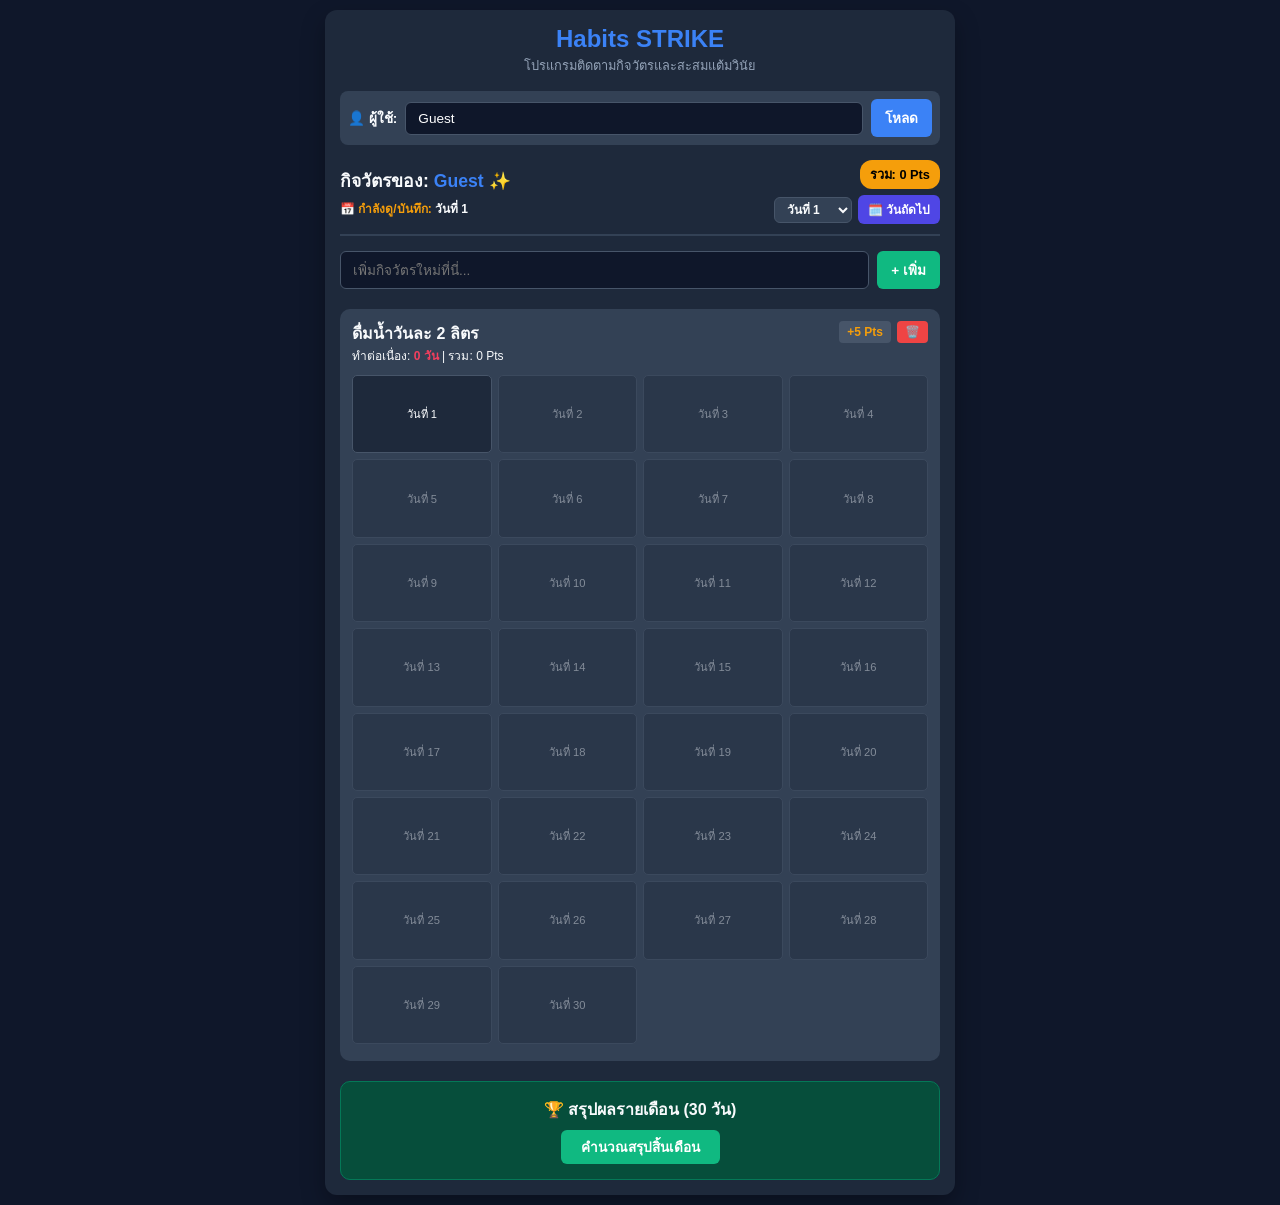
==== commit 40029fd5: "Add files via upload" ====
--- a/index.html
+++ b/index.html
@@ -3,8 +3,330 @@
 <head>
     <meta charset="UTF-8">
     <meta name="viewport" content="width=device-width, initial-scale=1.0">
-    <title>Habits STRIKE - Mobile Compact</title>
-    <link rel="stylesheet" href="style.css">
+    <title>Habits STRIKE - Mobile Compact with History System</title>
+    <style>
+        /* ==========================================================================
+           CSS: COMPACT MOBILE-FIRST STYLES
+           ========================================================================== */
+        :root {
+            --bg-color: #0f172a;        
+            --card-bg: #1e293b;         
+            --card-sub-bg: #334155;     
+            --primary: #3b82f6;         
+            --success: #10b981;         
+            --success-dark: #064e3b;    
+            --accent: #f59e0b;          
+            --danger: #ef4444;          
+            --text: #f8fafc;            
+            --text-muted: #94a3b8;      
+        }
+
+        body {
+            font-family: 'Segoe UI', Tahoma, Geneva, Verdana, sans-serif;
+            background-color: var(--bg-color);
+            color: var(--text);
+            margin: 0;
+            padding: 10px; 
+            display: flex;
+            justify-content: center;
+            align-items: center;
+            min-height: 100vh;
+        }
+
+        .container {
+            width: 100%;
+            max-width: 600px; 
+            background: var(--card-bg);
+            padding: 15px; 
+            border-radius: 12px;
+            box-shadow: 0 10px 25px rgba(0, 0, 0, 0.3);
+        }
+
+        h1 { font-size: 1.5rem; margin: 0 0 2px 0; }
+        h2 { font-size: 1.1rem; margin: 0; }
+        h3 { font-size: 1rem; margin: 0; }
+        p { font-size: 0.8rem; margin: 0 0 15px 0; }
+
+        .text-center { text-align: center; }
+
+        .user-setup-section {
+            display: flex;
+            gap: 8px;
+            align-items: center;
+            background: var(--card-sub-bg);
+            padding: 8px;
+            border-radius: 8px;
+            margin-bottom: 15px;
+            font-size: 0.85rem;
+        }
+
+        .user-setup-section label {
+            white-space: nowrap;
+            font-weight: bold;
+        }
+
+        input[type="text"] {
+            width: 100%;
+            padding: 8px 12px; 
+            border-radius: 6px;
+            border: 1px solid #475569;
+            background: var(--bg-color);
+            color: white;
+            box-sizing: border-box;
+            font-size: 0.85rem; 
+        }
+
+        input[type="text"]:focus {
+            outline: 2px solid var(--primary);
+        }
+
+        button {
+            padding: 8px 14px; 
+            background: var(--primary);
+            color: white;
+            border: none;
+            border-radius: 6px;
+            font-weight: bold;
+            font-size: 0.85rem; 
+            cursor: pointer;
+            transition: background 0.2s, transform 0.1s;
+            white-space: nowrap;
+        }
+
+        button:hover { background: #2563eb; }
+        button:active { transform: scale(0.98); }
+
+        .header-status {
+            display: flex;
+            justify-content: space-between;
+            align-items: center;
+            border-bottom: 2px solid var(--card-sub-bg);
+            padding-bottom: 10px;
+            margin-bottom: 15px;
+            gap: 10px;
+        }
+
+        .status-left {
+            display: flex;
+            flex-direction: column;
+            gap: 4px;
+        }
+
+        .system-day-badge {
+            font-size: 0.75rem;
+            color: var(--accent);
+            font-weight: bold;
+        }
+
+        .right-badges {
+            display: flex;
+            flex-direction: column;
+            align-items: flex-end;
+            gap: 6px;
+        }
+
+        .total-points-badge {
+            background: var(--accent);
+            color: #000;
+            padding: 4px 10px; 
+            border-radius: 12px;
+            font-weight: bold;
+            font-size: 0.8rem;
+            white-space: nowrap;
+        }
+
+        .day-controls {
+            display: flex;
+            gap: 6px;
+            align-items: center;
+        }
+
+        #day-selector {
+            background: var(--card-sub-bg);
+            color: var(--text);
+            border: 1px solid #475569;
+            padding: 4px 8px;
+            border-radius: 6px;
+            font-size: 0.75rem;
+            font-weight: bold;
+            outline: none;
+            cursor: pointer;
+        }
+
+        .next-day-btn {
+            background: #4f46e5;
+            padding: 5px 10px;
+            font-size: 0.75rem;
+            border-radius: 6px;
+        }
+        .next-day-btn:hover { background: #4338ca; }
+
+        .add-habit-form {
+            display: flex;
+            gap: 8px;
+            margin-bottom: 20px;
+        }
+
+        .add-habit-form input {
+            flex: 1;
+        }
+
+        .habit-card {
+            background: var(--card-sub-bg);
+            border-radius: 10px;
+            padding: 12px; 
+            margin-bottom: 15px;
+        }
+
+        .habit-header {
+            display: flex;
+            justify-content: space-between;
+            align-items: flex-start;
+            margin-bottom: 10px;
+        }
+
+        .streak-info {
+            font-size: 0.75rem; 
+        }
+
+        .streak-count {
+            color: #f43f5e; 
+            font-weight: bold;
+        }
+
+        .habit-actions {
+            display: flex;
+            align-items: center;
+            gap: 6px;
+        }
+
+        .point-multiplier {
+            background: #475569;
+            padding: 4px 8px;
+            border-radius: 4px;
+            font-size: 0.75rem;
+            color: var(--accent);
+            font-weight: bold;
+        }
+
+        .delete-habit-btn {
+            background: var(--danger);
+            color: white;
+            border: none;
+            padding: 4px 8px; 
+            border-radius: 4px;
+            font-size: 0.75rem;
+            cursor: pointer;
+        }
+
+        .delete-habit-btn:hover { background: #dc2626; }
+
+        .days-grid {
+            display: grid;
+            grid-template-columns: repeat(4, 1fr); 
+            gap: 6px;
+            margin-bottom: 5px;
+        }
+
+        .day-box {
+            aspect-ratio: 1.8; 
+            background: var(--card-bg);
+            border: 1px solid #475569;
+            border-radius: 5px;
+            display: flex;
+            flex-direction: column;
+            justify-content: center;
+            align-items: center;
+            font-size: 0.7rem; 
+            cursor: pointer;
+            transition: all 0.2s ease;
+            user-select: none;
+        }
+
+        .day-box:hover:not(.disabled):not(.completed) {
+            border-color: var(--primary);
+            background: rgba(59, 130, 246, 0.1);
+        }
+
+        .day-box.completed {
+            background: var(--success);
+            border-color: var(--success);
+            color: white;
+            cursor: default;
+        }
+
+        .day-box.disabled {
+            opacity: 0.4;
+            cursor: not-allowed;
+        }
+
+        .day-box .pts {
+            font-size: 0.55rem; 
+            margin-top: 1px;
+            font-weight: bold;
+        }
+
+        .report-section {
+            margin-top: 20px;
+        }
+
+        .summary-card {
+            padding: 15px;
+            border-radius: 10px;
+        }
+
+        .monthly-card {
+            background: var(--success-dark);
+            border: 1px solid #047857;
+        }
+
+        .report-list {
+            margin-top: 12px;
+            text-align: left;
+            background: rgba(0, 0, 0, 0.25);
+            padding: 10px;
+            border-radius: 6px;
+            font-size: 0.8rem; 
+        }
+
+        .report-item {
+            display: flex;
+            justify-content: space-between;
+            padding: 8px 0;
+            border-bottom: 1px solid rgba(255, 255, 255, 0.05);
+        }
+
+        .report-item:last-child { border-bottom: none; }
+
+        /* RESPONSIVE MEDIA QUERIES */
+        @media (max-width: 480px) {
+            .days-grid { 
+                grid-template-columns: repeat(3, 1fr); 
+                gap: 5px;
+            }
+            .user-setup-section, .add-habit-form, .header-status, .habit-header {
+                flex-direction: column;
+                align-items: stretch;
+                gap: 6px;
+            }
+            .right-badges {
+                align-items: stretch;
+                width: 100%;
+            }
+            .total-points-badge, .day-controls {
+                justify-content: center;
+                width: 100%;
+            }
+            #day-selector, .next-day-btn {
+                flex: 1;
+                text-align: center;
+            }
+            .habit-actions {
+                width: 100%;
+                justify-content: space-between;
+            }
+        }
+    </style>
 </head>
 <body>
 
@@ -22,13 +344,17 @@
             <div class="header-status">
                 <div class="status-left">
                     <h2>กิจวัตรของ: <span id="display-username" style="color: var(--primary);">Guest</span> ✨</h2>
-                    <div class="system-day-badge">📅 ระบบอยู่ที่: วันที่ <span id="current-day-label">1</span></div>
+                    <div class="system-day-badge">📅 กำลังดู/บันทึก: <span id="current-day-label" style="color:var(--text)">วันที่ 1</span></div>
                 </div>
                 <div class="right-badges">
                     <div class="total-points-badge">
                         รวม: <span id="total-points">0</span> Pts
                     </div>
-                    <button class="next-day-btn" onclick="advanceToNextDay()">🗓️ ข้ามเป็นวันถัดไป</button>
+                    
+                    <div class="day-controls">
+                        <select id="day-selector" onchange="changeDayBySelector()"></select>
+                        <button class="next-day-btn" onclick="advanceToNextDay()">🗓️ วันถัดไป</button>
+                    </div>
                 </div>
             </div>
 
@@ -49,6 +375,272 @@
         </div>
     </div>
 
-    <script src="app.js"></script>
+    <script>
+        let currentUser = "guest";
+        let habits = [];
+        let systemDayIndex = 0; // 0 = วันที่ 1, 29 = วันที่ 30
+
+        window.onload = function() {
+            buildDaySelectorOptions();
+            initApp();
+        };
+
+        function buildDaySelectorOptions() {
+            const selector = document.getElementById('day-selector');
+            selector.innerHTML = "";
+            for (let i = 0; i < 30; i++) {
+                const option = document.createElement('option');
+                option.value = i;
+                option.innerText = `วันที่ ${i + 1}`;
+                selector.appendChild(option);
+            }
+        }
+
+        function initApp() {
+            const usernameInput = document.getElementById('username').value.trim();
+            currentUser = usernameInput !== "" ? usernameInput.toLowerCase() : "guest";
+            document.getElementById('display-username').innerText = usernameInput !== "" ? usernameInput : "Guest";
+            
+            const savedDay = localStorage.getItem(`habits_strike_day_${currentUser}`);
+            systemDayIndex = savedDay ? parseInt(savedDay) : 0;
+            
+            document.getElementById('day-selector').value = systemDayIndex;
+            updateDayLabel();
+            clearReportBoard();
+            loadUserData();
+            renderHabits();
+        }
+
+        function triggerSwitchUser() {
+            initApp();
+        }
+
+        function updateDayLabel() {
+            document.getElementById('current-day-label').innerText = `วันที่ ${systemDayIndex + 1}`;
+        }
+
+        function changeDayBySelector() {
+            const selector = document.getElementById('day-selector');
+            systemDayIndex = parseInt(selector.value);
+            localStorage.setItem(`habits_strike_day_${currentUser}`, systemDayIndex);
+            
+            updateDayLabel();
+            renderHabits();
+            clearReportBoard();
+        }
+
+        function advanceToNextDay() {
+            if (systemDayIndex >= 29) {
+                alert("คุณเดินทางมาถึงวันที่ 30 แล้ว! ไม่สามารถข้ามวันได้อีก กรุณากดสรุปผลรายเดือน");
+                return;
+            }
+            
+            habits.forEach(habit => {
+                if (habit.days[systemDayIndex] === null) {
+                    habit.days[systemDayIndex] = false;
+                    habit.historyPoints[systemDayIndex] = 0;
+                    habit.currentStreak = 0;
+                    habit.nextEarnPoint = 5; 
+                }
+            });
+
+            systemDayIndex++;
+            localStorage.setItem(`habits_strike_day_${currentUser}`, systemDayIndex);
+            document.getElementById('day-selector').value = systemDayIndex;
+            
+            updateDayLabel();
+            saveUserData();
+            renderHabits();
+            clearReportBoard();
+        }
+
+        function clearReportBoard() {
+            document.getElementById('monthly-result-container').style.display = "none";
+        }
+
+        function saveUserData() {
+            if (currentUser) {
+                localStorage.setItem(`habits_strike_compact_${currentUser}`, JSON.stringify(habits));
+            }
+        }
+
+        function loadUserData() {
+            const savedData = localStorage.getItem(`habits_strike_compact_${currentUser}`);
+            if (savedData) {
+                habits = JSON.parse(savedData);
+            } else {
+                initSampleData();
+            }
+            updateTotalPoints();
+        }
+
+        function initSampleData() {
+            habits = [
+                {
+                    id: 1,
+                    name: "ดื่มน้ำวันละ 2 ลิตร",
+                    days: Array(30).fill(null),
+                    historyPoints: Array(30).fill(0),
+                    currentStreak: 0, 
+                    nextEarnPoint: 5
+                }
+            ];
+            saveUserData();
+        }
+
+        function triggerAddHabit() {
+            const input = document.getElementById('habit-name-input');
+            const name = input.value.trim();
+            if(name === "") return;
+
+            const newHabit = {
+                id: Date.now(),
+                name: name,
+                days: Array(30).fill(null),
+                historyPoints: Array(30).fill(0),
+                currentStreak: 0,
+                nextEarnPoint: 5 
+            };
+
+            habits.push(newHabit);
+            input.value = "";
+            saveUserData();
+            updateTotalPoints();
+            renderHabits();
+            clearReportBoard();
+        }
+
+        function triggerDeleteHabit(habitId) {
+            if (confirm(`คุณแน่ใจหรือไม่ว่าต้องการลบกิจวัตรนี้?`)) {
+                habits = habits.filter(h => h.id !== habitId);
+                saveUserData();
+                updateTotalPoints();
+                renderHabits();
+                clearReportBoard(); 
+            }
+        }
+
+        function renderHabits() {
+            const container = document.getElementById('habits-container');
+            container.innerHTML = "";
+
+            if(habits.length === 0) {
+                container.innerHTML = `<p class="text-center" style="color:var(--text-muted); padding: 10px; font-size:0.8rem;">ยังไม่มีกิจวัตรในตอนนี้</p>`;
+                return;
+            }
+
+            habits.forEach(habit => {
+                const card = document.createElement('div');
+                card.className = 'habit-card';
+                const habitTotalPoints = habit.historyPoints.reduce((a, b) => a + b, 0);
+
+                let headerHTML = `
+                    <div class="habit-header">
+                        <div>
+                            <h3>${habit.name}</h3>
+                            <div class="streak-info">ทำต่อเนื่อง: <span class="streak-count">${habit.currentStreak} วัน</span> | รวม: ${habitTotalPoints} Pts</div>
+                        </div>
+                        <div class="habit-actions">
+                            <div class="point-multiplier">+${habit.nextEarnPoint} Pts</div>
+                            <button class="delete-habit-btn" onclick="triggerDeleteHabit(${habit.id})">🗑️</button>
+                        </div>
+                    </div>
+                `;
+
+                let gridHTML = `<div class="days-grid">`;
+                for (let i = 0; i < 30; i++) {
+                    let dayStatus = habit.days[i];
+                    let classList = "day-box";
+                    let textInside = `วันที่ ${i+1}`; 
+                    let clickAction = "";
+
+                    if (dayStatus === true) {
+                        classList += " completed";
+                        textInside += `<div class="pts">+${habit.historyPoints[i]}</div>`;
+                    } else if (dayStatus === false) {
+                        classList += " disabled";
+                        textInside += `<div class="pts" style="color:var(--danger);">❌</div>`;
+                    }
+
+                    // บล็อกวันที่มีสิทธิ์กดคือ วันที่ถูกเลือกอยู่ใน Dropdown เท่านั้น
+                    if (i === systemDayIndex && dayStatus === null) {
+                        clickAction = `onclick="triggerCheckIn(${habit.id}, ${i})"`;
+                    } else if (i !== systemDayIndex && dayStatus === null) {
+                        classList += " disabled"; 
+                    }
+
+                    gridHTML += `<div class="${classList}" ${clickAction}>${textInside}</div>`;
+                }
+                gridHTML += `</div>`;
+
+                card.innerHTML = headerHTML + gridHTML;
+                container.appendChild(card);
+            });
+        }
+
+        function triggerCheckIn(habitId, dayIndex) {
+            const habit = habits.find(h => h.id === habitId);
+            if (!habit) return;
+
+            if (dayIndex > 0 && (habit.days[dayIndex - 1] === false || habit.days[dayIndex - 1] === null)) {
+                habit.nextEarnPoint = 5;
+                habit.currentStreak = 0;
+            }
+
+            habit.days[dayIndex] = true;
+            habit.historyPoints[dayIndex] = habit.nextEarnPoint;
+            habit.currentStreak += 1;
+
+            let nextPoint = habit.nextEarnPoint + 1;
+            if (nextPoint > 8) nextPoint = 8;
+            habit.nextEarnPoint = nextPoint;
+
+            saveUserData();
+            updateTotalPoints();
+            renderHabits();
+        }
+
+        function updateTotalPoints() {
+            let grandTotal = 0;
+            habits.forEach(habit => {
+                grandTotal += habit.historyPoints.reduce((sum, current) => sum + current, 0);
+            });
+            document.getElementById('total-points').innerText = grandTotal;
+            return grandTotal;
+        }
+
+        function triggerMonthlySummary() {
+            const container = document.getElementById('monthly-result-container');
+            container.style.display = "block";
+
+            let htmlContent = `<div style="font-weight:bold; border-bottom: 1px solid var(--success); padding-bottom:4px; margin-bottom:8px; color:var(--accent);">📊 สรุปผลรายเดือน (30 วัน)</div>`;
+            let grandTotalPoints = updateTotalPoints();
+
+            if(habits.length === 0) {
+                container.innerHTML = "ไม่มีข้อมูลกิจวัตร";
+                return;
+            }
+
+            habits.forEach(habit => {
+                let habitMonthlyPoints = habit.historyPoints.reduce((sum, score) => sum + score, 0);
+                let habitMonthlySuccessCount = habit.days.filter(d => d === true).length;
+
+                htmlContent += `
+                    <div class="report-item">
+                        <span><b>${habit.name}</b></span>
+                        <span>สำเร็จ <b>${habitMonthlySuccessCount}/30</b> วัน | <b>+${habitMonthlyPoints}</b> Pts</span>
+                    </div>
+                `;
+            });
+
+            const currentDisplayUser = document.getElementById('username').value.trim() || "Guest";
+            htmlContent += `
+                <div style="margin-top: 10px; font-weight: bold; text-align: right; color:#6ee7b7; font-size:0.85rem;">
+                    แต้มสุทธิของ ${currentDisplayUser}: <span style="color:black; background:var(--accent); padding:2px 6px; border-radius:4px;">${grandTotalPoints} Points</span>
+                </div>
+            `;
+            container.innerHTML = htmlContent;
+        }
+    </script>
 </body>
 </html>
